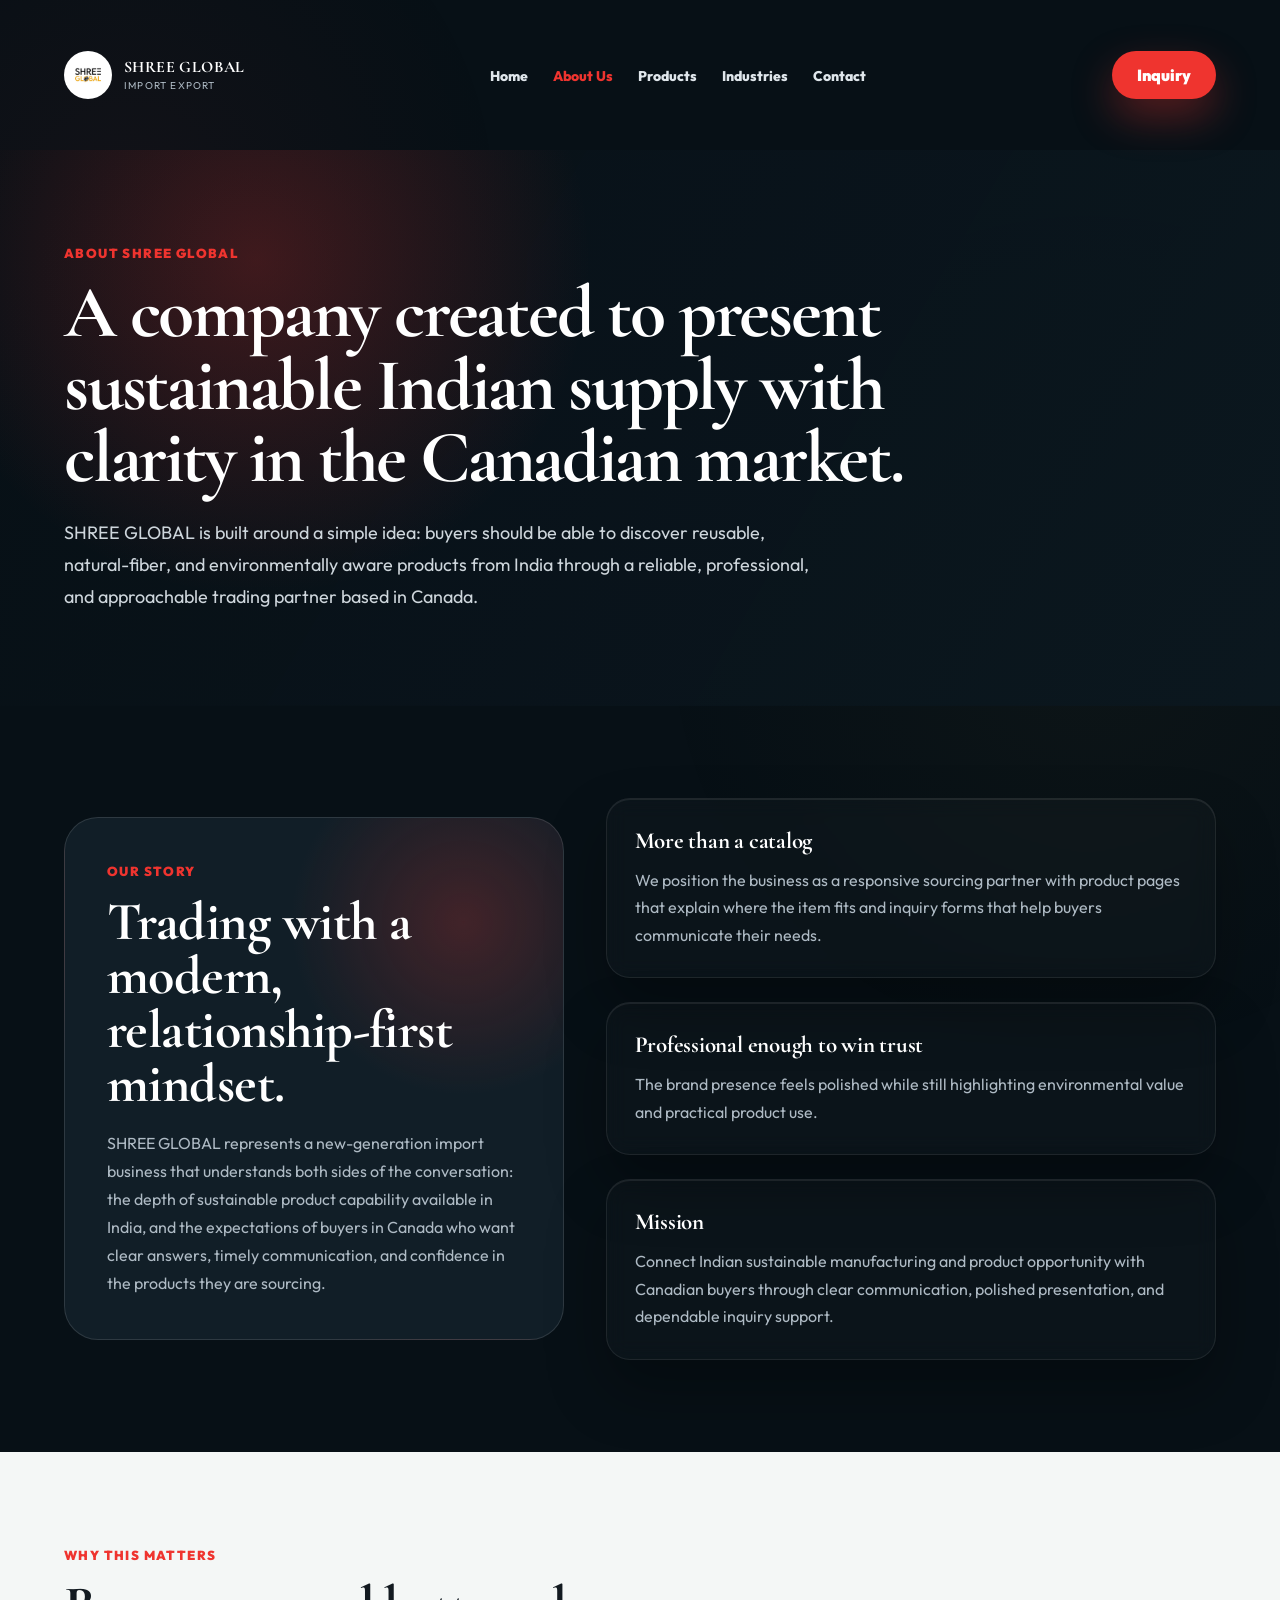
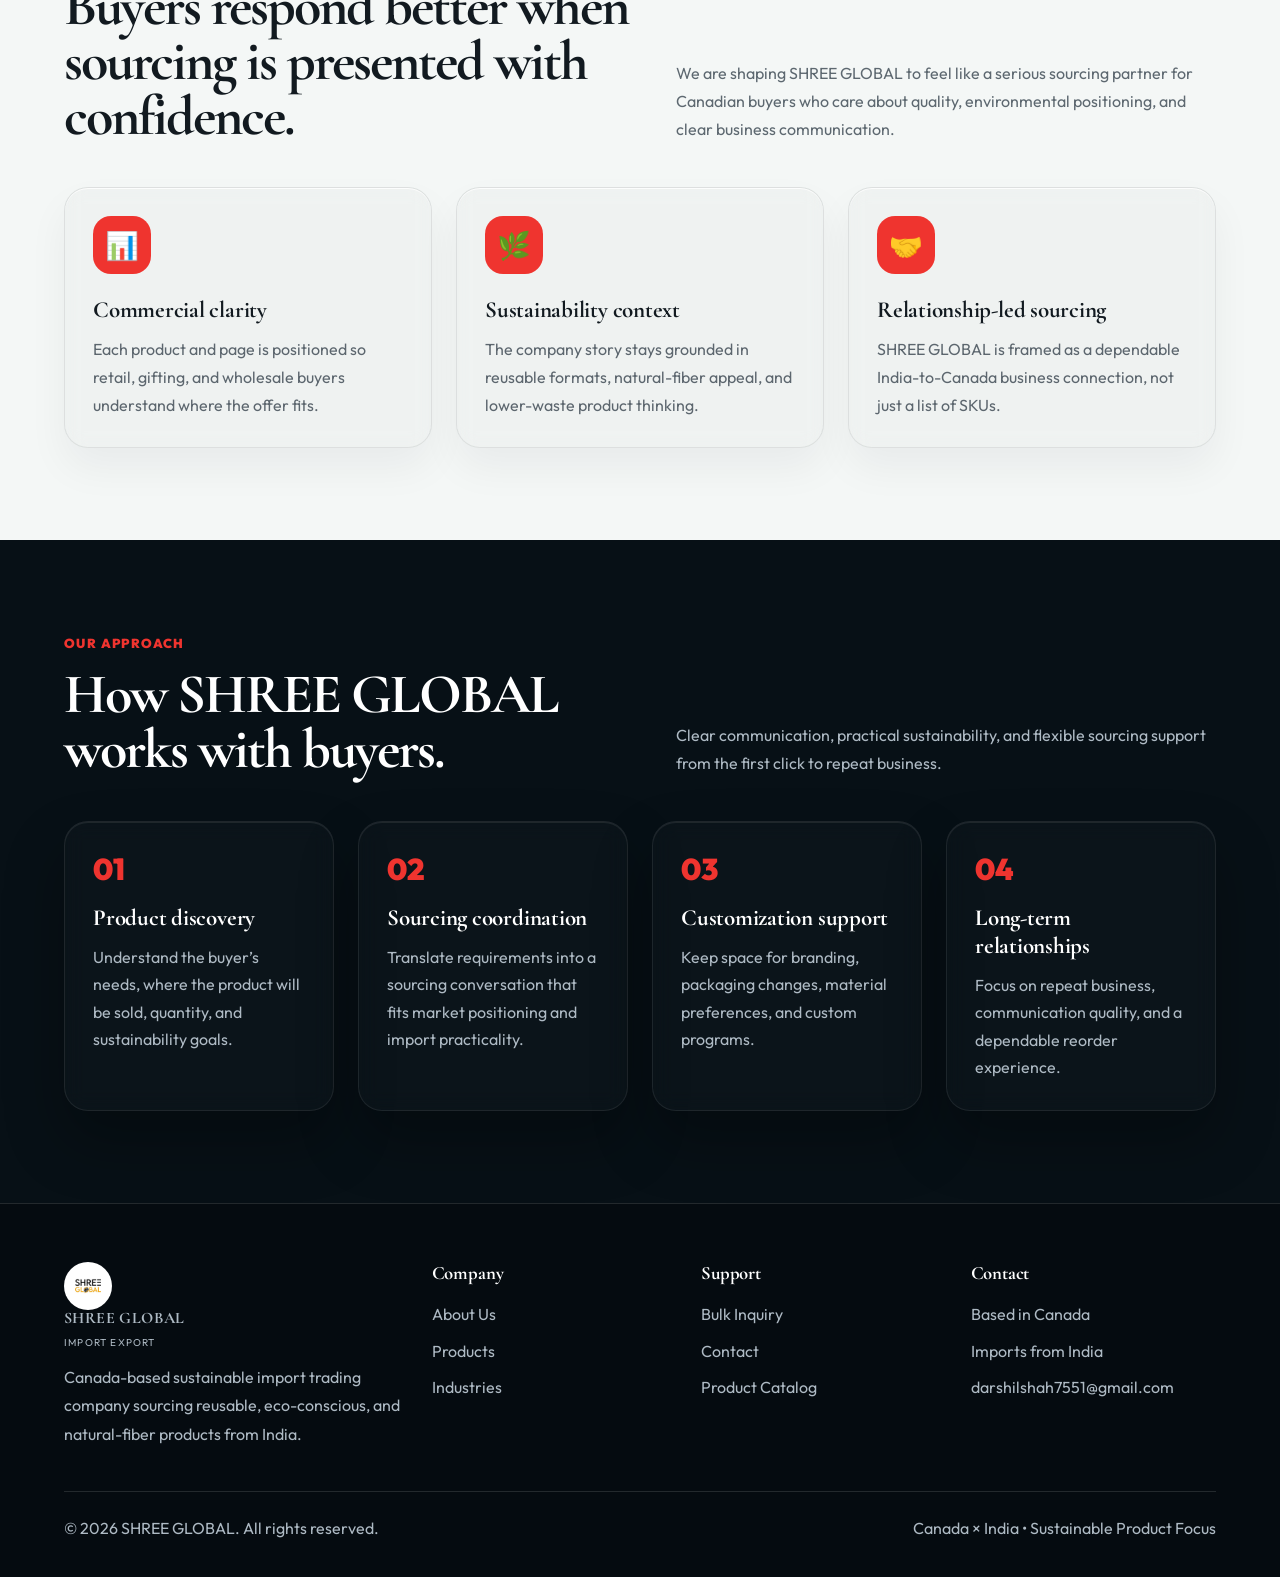
==== about.html @ 4a3110c1 "Initial commit of Shree Global B2B custom trading site" ====
<!DOCTYPE html>
<html lang="en">
<head>
  <meta charset="UTF-8">
  <meta name="viewport" content="width=device-width, initial-scale=1.0">
  <title>About Us | SHREE GLOBAL</title>
  <meta name="description" content="SHREE GLOBAL imports sustainable products from India to Canada for retailers, distributors, and bulk buyers.">
  <link rel="stylesheet" href="assets/css/style.css">
</head>
<body>
<header class="navbar">
  <div class="container nav-inner">
    <a href="index.html" class="brand">
      <img class="brand-logo" src="assets/images/logo.png" alt="SHREE GLOBAL logo">
      <span class="brand-text">
        <strong>SHREE GLOBAL</strong>
        <span>Import Export</span>
      </span>
    </a>

    <button class="menu-toggle" aria-label="Toggle navigation">☰</button>

    <ul class="nav-menu">
      <li><a href="index.html">Home</a></li>
      <li><a href="about.html">About Us</a></li>
      <li><a href="products.html">Products</a></li>
      <li><a href="collections.html">Industries</a></li>
      <li><a href="contact.html">Contact</a></li>
    </ul>

    <a href="inquiry.html" class="btn btn-primary nav-cta magnetic">Inquiry</a>
  </div>
</header>


<main>
  <section class="page-hero">
    <div class="container reveal">
      <div class="eyebrow">About SHREE GLOBAL</div>
      <h1>A company created to present sustainable Indian supply with clarity in the Canadian market.</h1>
      <p>SHREE GLOBAL is built around a simple idea: buyers should be able to discover reusable, natural-fiber, and environmentally aware products from India through a reliable, professional, and approachable trading partner based in Canada.</p>
    </div>
  </section>

  <section class="section">
    <div class="container split">
      <div class="dark-box reveal">
        <div class="eyebrow">Our Story</div>
        <h2>Trading with a modern, relationship-first mindset.</h2>
        <p>SHREE GLOBAL represents a new-generation import business that understands both sides of the conversation: the depth of sustainable product capability available in India, and the expectations of buyers in Canada who want clear answers, timely communication, and confidence in the products they are sourcing.</p>
      </div>

      <div class="grid-3" style="grid-template-columns:1fr;">
        <article class="card reveal"><h3>More than a catalog</h3><p>We position the business as a responsive sourcing partner with product pages that explain where the item fits and inquiry forms that help buyers communicate their needs.</p></article>
        <article class="card reveal"><h3>Professional enough to win trust</h3><p>The brand presence feels polished while still highlighting environmental value and practical product use.</p></article>
        <article class="card reveal"><h3>Mission</h3><p>Connect Indian sustainable manufacturing and product opportunity with Canadian buyers through clear communication, polished presentation, and dependable inquiry support.</p></article>
      </div>
    </div>
  </section>

  <section class="section section-light">
    <div class="container">
      <div class="section-title reveal">
        <div><div class="eyebrow">Why this matters</div><h2>Buyers respond better when sourcing is presented with confidence.</h2></div>
        <p>We are shaping SHREE GLOBAL to feel like a serious sourcing partner for Canadian buyers who care about quality, environmental positioning, and clear business communication.</p>
      </div>

      <div class="grid-3">
        <article class="card card-light reveal"><div class="icon">📊</div><h3>Commercial clarity</h3><p>Each product and page is positioned so retail, gifting, and wholesale buyers understand where the offer fits.</p></article>
        <article class="card card-light reveal"><div class="icon">🌿</div><h3>Sustainability context</h3><p>The company story stays grounded in reusable formats, natural-fiber appeal, and lower-waste product thinking.</p></article>
        <article class="card card-light reveal"><div class="icon">🤝</div><h3>Relationship-led sourcing</h3><p>SHREE GLOBAL is framed as a dependable India-to-Canada business connection, not just a list of SKUs.</p></article>
      </div>
    </div>
  </section>

  <section class="section">
    <div class="container">
      <div class="section-title reveal">
        <div><div class="eyebrow">Our approach</div><h2>How SHREE GLOBAL works with buyers.</h2></div>
        <p>Clear communication, practical sustainability, and flexible sourcing support from the first click to repeat business.</p>
      </div>

      <div class="process-grid">
        <article class="card step reveal"><span>01</span><h3>Product discovery</h3><p>Understand the buyer’s needs, where the product will be sold, quantity, and sustainability goals.</p></article>
        <article class="card step reveal"><span>02</span><h3>Sourcing coordination</h3><p>Translate requirements into a sourcing conversation that fits market positioning and import practicality.</p></article>
        <article class="card step reveal"><span>03</span><h3>Customization support</h3><p>Keep space for branding, packaging changes, material preferences, and custom programs.</p></article>
        <article class="card step reveal"><span>04</span><h3>Long-term relationships</h3><p>Focus on repeat business, communication quality, and a dependable reorder experience.</p></article>
      </div>
    </div>
  </section>
</main>


<footer class="footer">
  <div class="container">
    <div class="footer-grid">
      <div>
        <a href="index.html" class="brand">
          <img class="brand-logo" src="assets/images/logo.png" alt="SHREE GLOBAL logo">
          <span class="brand-text">
            <strong>SHREE GLOBAL</strong>
            <span>Import Export</span>
          </span>
        </a>
        <p>Canada-based sustainable import trading company sourcing reusable, eco-conscious, and natural-fiber products from India.</p>
      </div>

      <div>
        <h3>Company</h3>
        <a href="about.html">About Us</a>
        <a href="products.html">Products</a>
        <a href="collections.html">Industries</a>
      </div>

      <div>
        <h3>Support</h3>
        <a href="inquiry.html">Bulk Inquiry</a>
        <a href="contact.html">Contact</a>
        <a href="products.html">Product Catalog</a>
      </div>

      <div>
        <h3>Contact</h3>
        <p>Based in Canada</p>
        <p>Imports from India</p>
        <p>darshilshah7551@gmail.com</p>
      </div>
    </div>

    <div class="footer-bottom">
      <p>© 2026 SHREE GLOBAL. All rights reserved.</p>
      <p>Canada × India • Sustainable Product Focus</p>
    </div>
  </div>
</footer>

<div class="modal-overlay" id="productModal" aria-hidden="true">
  <div class="product-modal" role="dialog" aria-modal="true" aria-labelledby="modalTitle">
    <button class="modal-close" type="button" data-close-modal aria-label="Close product dialog">×</button>

    <div class="modal-layout">
      <div class="modal-gallery">
        <div class="thumb-list" id="modalThumbs"></div>
        <div class="main-product-image">
          <img id="modalMainImage" src="" alt="">
        </div>
      </div>

      <div class="modal-content">
        <div class="eyebrow" id="modalCategory">Product category</div>
        <h2 id="modalTitle">Product Name</h2>
        <div class="rating">★★★★★ <span style="color:#5c666e;">Bulk buyer ready</span></div>
        <p class="modal-description" id="modalDescription"></p>

        <div class="modal-info-grid">
          <div class="info-block">
            <h3>Specifications</h3>
            <ul class="spec-list" id="modalSpecs"></ul>
          </div>

          <div class="info-block">
            <h3>Sizes Available</h3>
            <ul class="size-list" id="modalSizes"></ul>
          </div>
        </div>

        <div class="moq-box">
          <div class="moq-icon">📦</div>
          <div>
            <span>Minimum Order Quantity</span>
            <strong id="modalMoq">1000 Pcs</strong>
          </div>
        </div>

        <div class="modal-actions">
          <a href="inquiry.html" class="btn btn-primary" id="modalInquiry">Inquire Now</a>
          <a href="products.html" class="btn btn-dark">Download Catalog</a>
        </div>
      </div>
    </div>
  </div>
</div>

<script src="assets/js/main.js"></script>
</body>
</html>
---- assets/css/style.css ----
@import url('https://fonts.googleapis.com/css2?family=Cormorant+Garamond:ital,wght@0,300;0,400;0,600;0,700;1,400&family=Outfit:wght@300;400;500;700;800&display=swap');

/* =====================================================
   SHREE GLOBAL - PREVIEW 1 MODERN PREMIUM
   Well structured static HTML/CSS/JS project
   Pages remain in root to avoid /pages route issues
===================================================== */

:root {
  --bg: #071016;
  --bg-2: #0c1820;
  --panel: #111e27;
  --panel-soft: rgba(255, 255, 255, 0.075);
  --white: #ffffff;
  --muted: #aebac4;
  --muted-2: #74818d;
  --red: #ef342f;
  --red-dark: #b91f1b;
  --gold: #d6a850;
  --cream: #f8f4ec;
  --line: rgba(255,255,255,.12);
  --shadow: 0 28px 80px rgba(0,0,0,.42);
  --radius-xl: 34px;
  --radius-lg: 24px;
  --radius-md: 16px;
  --container: 1180px;
}

* {
  margin: 0;
  padding: 0;
  box-sizing: border-box;
  font-family: 'Outfit', sans-serif;
}

h1, h2, h3, h4, h5, h6, .brand-text strong {
  font-family: 'Cormorant Garamond', serif;
  letter-spacing: -0.01em;
}

html {
  scroll-behavior: smooth;
}

body {
  background: var(--bg);
  color: var(--white);
  overflow-x: hidden;
}

main {
  padding-top: 150px;
}

body.modal-open {
  overflow: hidden;
}

a {
  color: inherit;
  text-decoration: none;
}

button,
input,
select,
textarea {
  font: inherit;
}

img {
  display: block;
  max-width: 100%;
}

.container {
  width: min(var(--container), 90%);
  margin: auto;
}

.section {
  padding: 92px 0;
}

.section-light {
  background: #f4f7f6;
  color: #121a20;
}

.eyebrow {
  display: inline-flex;
  align-items: center;
  gap: 10px;
  color: var(--red);
  font-size: 13px;
  font-weight: 900;
  text-transform: uppercase;
  letter-spacing: 1.4px;
  margin-bottom: 16px;
}

.section-title {
  display: flex;
  justify-content: space-between;
  align-items: flex-end;
  gap: 35px;
  margin-bottom: 44px;
}

.section-title h2 {
  max-width: 650px;
  font-size: clamp(34px, 5vw, 56px);
  line-height: .98;
  letter-spacing: -2px;
}

.section-title p {
  max-width: 540px;
  color: var(--muted);
  line-height: 1.75;
}

.section-light .section-title p {
  color: #5d6870;
}

.btn {
  min-height: 48px;
  border-radius: 999px;
  padding: 13px 24px;
  border: 1px solid transparent;
  display: inline-flex;
  align-items: center;
  justify-content: center;
  gap: 10px;
  font-weight: 900;
  cursor: pointer;
  transition: .25s ease;
}

.btn-primary {
  background: var(--red);
  color: white;
  box-shadow: 0 18px 42px rgba(239,52,47,.34);
}

.btn-primary:hover {
  background: var(--red-dark);
  transform: translateY(-2px);
}

.btn-outline {
  border-color: rgba(255,255,255,.24);
  background: rgba(255,255,255,.06);
  color: white;
}

.btn-outline:hover {
  background: rgba(255,255,255,.12);
  transform: translateY(-2px);
}

.btn-dark {
  background: #121a20;
  color: white;
}

.navbar {
  position: fixed;
  top: 0;
  left: 50%;
  transform: translateX(-50%);
  width: 100%;
  z-index: 1000;
  background: transparent;
  border-bottom: 1px solid transparent;
  padding: 34px 0;
  border-radius: 0;
  transition: top 0.4s cubic-bezier(0.16, 1, 0.3, 1),
              width 0.4s cubic-bezier(0.16, 1, 0.3, 1),
              padding 0.4s cubic-bezier(0.16, 1, 0.3, 1),
              background-color 0.4s cubic-bezier(0.16, 1, 0.3, 1),
              border-radius 0.4s cubic-bezier(0.16, 1, 0.3, 1),
              box-shadow 0.4s cubic-bezier(0.16, 1, 0.3, 1),
              border-color 0.4s cubic-bezier(0.16, 1, 0.3, 1),
              backdrop-filter 0.4s cubic-bezier(0.16, 1, 0.3, 1);
}

.nav-inner {
  min-height: 82px;
  display: flex;
  justify-content: space-between;
  align-items: center;
  gap: 24px;
}

.brand {
  display: flex;
  align-items: center;
  gap: 12px;
}

.brand-logo {
  width: 48px;
  height: 48px;
  border-radius: 50%;
  object-fit: cover;
  background: white;
  border: 1px solid rgba(255,255,255,.2);
}

.brand-text {
  line-height: 1;
}

.brand-text strong {
  display: block;
  font-size: 16px;
  letter-spacing: .4px;
}

.brand-text span {
  color: var(--muted);
  font-size: 10px;
  text-transform: uppercase;
  letter-spacing: 1.2px;
}

.nav-menu {
  list-style: none;
  display: flex;
  align-items: center;
  gap: 25px;
}

.nav-menu a {
  color: #dfe6eb;
  font-size: 14px;
  font-weight: 800;
  transition: .2s ease;
}

.nav-menu a.active,
.nav-menu a:hover {
  color: var(--red);
}

.menu-toggle {
  display: none;
  width: 44px;
  height: 44px;
  border: 0;
  border-radius: 50%;
  color: white;
  background: var(--red);
  font-size: 22px;
}

.hero {
  min-height: calc(100vh - 82px);
  background: #071016;
  position: relative;
  overflow: hidden;
}

.hero::after {
  content: "";
  position: absolute;
  inset: 0;
  background: linear-gradient(120deg, transparent 55%, rgba(239,52,47,.05) 55%, rgba(239,52,47,.02) 68%, transparent 68%);
  pointer-events: none;
}

.hero-grid {
  min-height: calc(100vh - 82px);
  display: grid;
  grid-template-columns: 1.05fr .95fr;
  align-items: center;
  gap: 55px;
  position: relative;
  z-index: 1;
  padding: 58px 0;
}

.hero-content h1 {
  font-size: clamp(46px, 7vw, 88px);
  line-height: .94;
  letter-spacing: -3px;
  margin-bottom: 24px;
}

.hero-content h1 span {
  color: var(--red);
}

.hero-content p {
  max-width: 630px;
  color: #d0d7dd;
  font-size: 18px;
  line-height: 1.8;
  margin-bottom: 30px;
}

.hero-actions {
  display: flex;
  flex-wrap: wrap;
  gap: 14px;
}

.hero-panel {
  align-self: end;
  background: rgba(255,255,255,.08);
  border: 1px solid var(--line);
  border-radius: var(--radius-xl);
  padding: 24px;
  backdrop-filter: blur(22px);
  box-shadow: var(--shadow);
}

.snapshot-grid {
  display: grid;
  grid-template-columns: repeat(3, 1fr);
  gap: 14px;
}

.snapshot {
  background: rgba(255,255,255,.08);
  border: 1px solid var(--line);
  border-radius: 18px;
  padding: 18px;
}

.snapshot strong {
  display: block;
  font-size: 24px;
  margin-bottom: 6px;
}

.snapshot span {
  color: var(--muted);
  font-size: 13px;
}

.trust-strip {
  margin-top: -42px;
  position: relative;
  z-index: 3;
}

.trust-card {
  background: rgba(255,255,255,.94);
  color: #121a20;
  border-radius: 24px;
  box-shadow: var(--shadow);
  display: grid;
  grid-template-columns: repeat(4, 1fr);
  overflow: hidden;
}

.trust-item {
  padding: 28px 22px;
  border-right: 1px solid rgba(18,26,32,.12);
  text-align: center;
}

.trust-item:last-child {
  border-right: 0;
}

.trust-icon {
  width: 52px;
  height: 52px;
  margin: 0 auto 14px;
  border-radius: 50%;
  display: grid;
  place-items: center;
  color: var(--red);
  background: rgba(239,52,47,.08);
  font-size: 24px;
}

.trust-item h3 {
  margin-bottom: 6px;
}

.trust-item p {
  color: #5c666e;
  font-size: 14px;
  line-height: 1.55;
}

.grid-3,
.grid-4,
.product-grid,
.partner-grid,
.footer-grid,
.contact-grid,
.process-grid {
  display: grid;
  gap: 24px;
}

.grid-3,
.product-grid {
  grid-template-columns: repeat(3, 1fr);
}

.grid-4,
.process-grid {
  grid-template-columns: repeat(4, 1fr);
}

.card {
  background: var(--panel-soft);
  border: 1px solid var(--line);
  border-radius: var(--radius-lg);
  padding: 28px;
  transition: .25s ease;
}

.card:hover {
  transform: translateY(-7px);
  border-color: rgba(239,52,47,.5);
}

.card-light {
  background: #fff;
  border: 1px solid rgba(18,26,32,.1);
  box-shadow: 0 18px 44px rgba(18,26,32,.08);
}

.card h3 {
  font-size: 23px;
  margin-bottom: 12px;
}

.card p,
.card li {
  color: var(--muted);
  line-height: 1.72;
}

.card-light p,
.card-light li {
  color: #5c666e;
}

.icon {
  width: 58px;
  height: 58px;
  border-radius: 18px;
  display: grid;
  place-items: center;
  color: white;
  background: var(--red);
  font-size: 27px;
  margin-bottom: 22px;
}

.product-card {
  background: #fff;
  color: #121a20;
  border-radius: var(--radius-lg);
  overflow: hidden;
  box-shadow: 0 18px 44px rgba(18,26,32,.08);
  border: 1px solid rgba(18,26,32,.1);
  transition: .25s ease;
}

.product-card:hover {
  transform: translateY(-8px);
  box-shadow: 0 28px 70px rgba(18,26,32,.16);
}

.product-image {
  height: 255px;
  position: relative;
  overflow: hidden;
  background: #e9ecef;
}

.product-image img {
  width: 100%;
  height: 100%;
  object-fit: cover;
  transition: .35s ease;
}

.product-card:hover .product-image img {
  transform: scale(1.06);
}

.product-badge {
  position: absolute;
  left: 16px;
  top: 16px;
  background: var(--red);
  color: white;
  border-radius: 999px;
  font-size: 12px;
  font-weight: 900;
  padding: 8px 12px;
}

.product-body {
  padding: 24px;
}

.product-body h3 {
  font-size: 23px;
  margin-bottom: 10px;
}

.product-body p {
  color: #5c666e;
  line-height: 1.7;
  margin-bottom: 18px;
}

.product-actions {
  display: flex;
  flex-wrap: wrap;
  gap: 10px;
}

.link-btn {
  color: var(--red);
  background: none;
  border: 0;
  font-weight: 900;
  cursor: pointer;
}

.page-hero {
  padding: 92px 0;
  background:
    radial-gradient(circle at 20% 20%, rgba(239,52,47,.24), transparent 30%),
    linear-gradient(120deg, rgba(7,16,22,.98), rgba(12,24,32,.92)),
    url("https://images.unsplash.com/photo-1500530855697-b586d89ba3ee?auto=format&fit=crop&w=1600&q=80");
  background-size: cover;
  background-position: center;
}

.page-hero h1 {
  max-width: 960px;
  font-size: clamp(42px, 6vw, 74px);
  line-height: .98;
  letter-spacing: -2.2px;
  margin-bottom: 22px;
}

.page-hero p {
  max-width: 760px;
  color: #ced6dc;
  font-size: 18px;
  line-height: 1.8;
}

.split {
  display: grid;
  grid-template-columns: .9fr 1.1fr;
  gap: 42px;
  align-items: center;
}

.dark-box {
  background:
    radial-gradient(circle at 80% 20%, rgba(239,52,47,.22), transparent 30%),
    var(--panel);
  border: 1px solid var(--line);
  border-radius: var(--radius-xl);
  padding: 42px;
}

.dark-box h2 {
  font-size: clamp(34px, 4.5vw, 54px);
  line-height: 1;
  margin-bottom: 18px;
}

.dark-box p {
  color: var(--muted);
  line-height: 1.75;
}

.step span {
  color: var(--red);
  font-size: 30px;
  font-weight: 950;
  display: inline-flex;
  margin-bottom: 16px;
}

.partner-grid {
  grid-template-columns: repeat(6, 1fr);
}

.partner-card {
  min-height: 118px;
  display: grid;
  place-items: center;
  background: #fff;
  border-radius: 20px;
  padding: 18px;
  border: 1px solid rgba(18,26,32,.1);
}

.partner-card img {
  max-height: 72px;
  object-fit: contain;
}

.contact-grid {
  grid-template-columns: .85fr 1.15fr;
}

.contact-info {
  background:
    radial-gradient(circle at 90% 10%, rgba(239,52,47,.25), transparent 35%),
    var(--panel);
  border: 1px solid var(--line);
  border-radius: var(--radius-xl);
  padding: 38px;
}

.contact-info h2 {
  font-size: clamp(32px, 4vw, 48px);
  line-height: 1.05;
  margin-bottom: 18px;
}

.contact-info p {
  color: var(--muted);
  line-height: 1.75;
}

.form {
  background: #fff;
  color: #121a20;
  border-radius: var(--radius-xl);
  padding: 38px;
  display: grid;
  gap: 18px;
  box-shadow: 0 18px 44px rgba(18,26,32,.08);
}

.form-grid {
  display: grid;
  grid-template-columns: repeat(2, 1fr);
  gap: 18px;
}

.field {
  display: grid;
  gap: 8px;
}

.field.full {
  grid-column: 1/-1;
}

.field label {
  font-size: 13px;
  text-transform: uppercase;
  letter-spacing: .8px;
  color: #303941;
  font-weight: 900;
}

.field input,
.field select,
.field textarea {
  width: 100%;
  border: 1px solid rgba(18,26,32,.16);
  border-radius: 14px;
  padding: 14px 15px;
  outline: 0;
  color: #121a20;
  background: #f7f8f9;
}

.field textarea {
  min-height: 130px;
  resize: vertical;
}

.footer {
  background: #050b10;
  border-top: 1px solid var(--line);
  padding: 58px 0 26px;
}

.footer-grid {
  grid-template-columns: 1.4fr repeat(3,1fr);
  margin-bottom: 34px;
}

.footer h3 {
  margin-bottom: 16px;
}

.footer p,
.footer a {
  color: var(--muted);
  display: block;
  line-height: 1.8;
  margin-bottom: 8px;
}

.footer-bottom {
  border-top: 1px solid var(--line);
  padding-top: 22px;
  display: flex;
  justify-content: space-between;
  gap: 20px;
  color: var(--muted-2);
}

/* Product Modal */
.modal-overlay {
  position: fixed;
  inset: 0;
  z-index: 1200;
  display: none;
  align-items: center;
  justify-content: center;
  padding: 28px;
  background: rgba(2,7,11,.78);
  backdrop-filter: blur(12px);
}

.modal-overlay.show {
  display: flex;
}

.product-modal {
  width: min(1600px, 95vw);
  max-height: 95vh;
  overflow: hidden;
  border-radius: 30px;
  background: #fff;
  color: #121a20;
  box-shadow: 0 34px 100px rgba(0,0,0,.55);
  position: relative;
}

.modal-close {
  position: absolute;
  top: 18px;
  right: 18px;
  z-index: 4;
  width: 44px;
  height: 44px;
  border: 0;
  border-radius: 50%;
  background: #eef1f3;
  color: #121a20;
  font-size: 24px;
  cursor: pointer;
}

.modal-layout {
  display: grid;
  grid-template-columns: 1.25fr 0.75fr;
  gap: 0;
  max-height: 95vh;
  overflow-y: auto;
}

.modal-gallery {
  display: grid;
  grid-template-columns: 92px 1fr;
  gap: 20px;
  padding: 28px;
  background: #f6f7f8;
}

.thumb-list {
  display: grid;
  gap: 12px;
  align-content: start;
  max-height: 620px;
  overflow-y: auto;
  padding-right: 4px;
}

.thumb {
  width: 78px;
  height: 78px;
  border: 2px solid transparent;
  border-radius: 14px;
  overflow: hidden;
  background: white;
  cursor: pointer;
  padding: 0;
}

.thumb.active {
  border-color: var(--red);
}

.thumb img {
  width: 100%;
  height: 100%;
  object-fit: cover;
}

.main-product-image {
  background: #e9ecef;
  border-radius: 20px;
  overflow: hidden;
  min-height: 760px;
}

.main-product-image img {
  width: 100%;
  height: 100%;
  object-fit: cover;
}

.modal-content {
  padding: 46px 42px 34px;
}

.rating {
  color: #f5a623;
  font-size: 15px;
  margin-bottom: 14px;
}

.modal-content h2 {
  font-size: clamp(30px, 4vw, 46px);
  line-height: 1.05;
  margin-bottom: 10px;
}

.modal-description {
  color: #5c666e;
  line-height: 1.72;
  margin-bottom: 24px;
  padding-bottom: 22px;
  border-bottom: 1px solid rgba(18,26,32,.12);
}

.modal-info-grid {
  display: grid;
  grid-template-columns: 1fr 1fr;
  gap: 26px;
  margin-bottom: 22px;
}

.info-block h3 {
  font-size: 14px;
  text-transform: uppercase;
  letter-spacing: .8px;
  margin-bottom: 14px;
}

.spec-list,
.size-list {
  list-style: none;
  display: grid;
  gap: 9px;
}

.spec-list li,
.size-list li {
  display: grid;
  grid-template-columns: 86px 1fr;
  gap: 8px;
  color: #4e5962;
  font-size: 14px;
}

.spec-list strong,
.size-list strong {
  color: #121a20;
}

.moq-box {
  display: flex;
  align-items: center;
  gap: 16px;
  background: #fff6e8;
  border: 1px solid #ead7b8;
  border-radius: 16px;
  padding: 18px;
  margin-bottom: 22px;
}

.moq-icon {
  width: 48px;
  height: 48px;
  border-radius: 14px;
  display: grid;
  place-items: center;
  background: #fff;
  font-size: 24px;
}

.moq-box span {
  display: block;
  font-size: 12px;
  font-weight: 900;
  text-transform: uppercase;
  letter-spacing: .8px;
  margin-bottom: 4px;
}

.moq-box strong {
  font-size: 20px;
}

.modal-actions {
  display: grid;
  grid-template-columns: 1fr 1fr;
  gap: 14px;
}

.reveal {
  opacity: 0;
  transform: translateY(26px);
  transition: .65s ease;
}

.reveal.active {
  opacity: 1;
  transform: translateY(0);
}

@media (max-width: 980px) {
  .menu-toggle {
    display: grid;
    place-items: center;
  }

  .nav-menu {
    display: none;
    position: absolute;
    top: 82px;
    left: 0;
    right: 0;
    padding: 24px 5%;
    background: rgba(7,16,22,.98);
    border-bottom: 1px solid var(--line);
    flex-direction: column;
    align-items: flex-start;
  }

  .nav-menu.show {
    display: flex;
  }

  .nav-cta {
    display: none;
  }

  .hero-grid,
  .grid-3,
  .grid-4,
  .process-grid,
  .product-grid,
  .split,
  .contact-grid,
  .footer-grid,
  .modal-layout {
    grid-template-columns: 1fr;
  }

  .section-title {
    flex-direction: column;
    align-items: flex-start;
  }

  .trust-card,
  .partner-grid {
    grid-template-columns: repeat(2,1fr);
  }

  .modal-gallery {
    grid-template-columns: 1fr;
  }

  .thumb-list {
    grid-template-columns: repeat(4, 78px);
    grid-auto-flow: column;
    overflow-x: auto;
  }

  .main-product-image {
    min-height: 420px;
  }
}

@media (max-width: 560px) {
  .container {
    width: min(92%, var(--container));
  }

  .hero-content h1,
  .page-hero h1 {
    font-size: 42px;
    letter-spacing: -1.5px;
  }

  .snapshot-grid,
  .trust-card,
  .partner-grid,
  .modal-info-grid,
  .modal-actions,
  .form-grid {
    grid-template-columns: 1fr;
  }

  .modal-overlay {
    padding: 12px;
  }

  .product-modal {
    border-radius: 20px;
  }

  .modal-content,
  .modal-gallery {
    padding: 22px;
  }

  .main-product-image {
    min-height: 320px;
  }

  .footer-bottom {
    flex-direction: column;
  }
}



/* Google Sheets form feedback */
.form-message {
  border-radius: 14px;
  padding: 14px 16px;
  line-height: 1.5;
  font-weight: 800;
}

.form-message.loading {
  background: #eef4ff;
  color: #244a8f;
  border: 1px solid #c9dcff;
}

.form-message.success {
  background: #eaf8ef;
  color: #1d6b38;
  border: 1px solid #bfe8cd;
}

.form-message.error {
  background: #fff0f0;
  color: #a32121;
  border: 1px solid #ffc7c7;
}

button:disabled {
  opacity: 0.7;
  cursor: not-allowed;
}

/* =====================================================
   SHREE GLOBAL - PREMIUM GLASSMORPHISM & UI UPGRADES
   ===================================================== */

/* Floating animation details */
@keyframes floatAnimation {
  0%, 100% { transform: translateY(0) rotate(0deg); }
  50% { transform: translateY(-12px) rotate(2deg); }
}

@keyframes spinSlow {
  from { transform: rotate(0deg); }
  to { transform: rotate(360deg); }
}

@keyframes pulseGlow {
  0%, 100% { opacity: 0.2; transform: scale(1); }
  50% { opacity: 0.35; transform: scale(1.15); }
}

@keyframes modalFadeIn {
  from { opacity: 0; backdrop-filter: blur(0px); }
  to { opacity: 1; backdrop-filter: blur(25px); }
}

@keyframes modalScaleIn {
  from { opacity: 0; transform: scale(0.92); }
  to { opacity: 1; transform: scale(1); }
}

/* Upgraded Hero with glowing spots */
.hero {
  position: relative;
  overflow: hidden;
}

.hero-glow-1, .hero-glow-2 {
  position: absolute;
  width: 500px;
  height: 500px;
  border-radius: 50%;
  filter: blur(120px);
  pointer-events: none;
  z-index: 0;
  animation: pulseGlow 8s infinite ease-in-out;
}

.hero-glow-1 {
  background: var(--red);
  top: -10%;
  left: 10%;
  animation-delay: 0s;
}

.hero-glow-2 {
  background: var(--gold);
  bottom: -10%;
  right: 10%;
  animation-delay: 4s;
}

.hero-grid {
  position: relative;
  z-index: 2;
}

/* Glassmorphic Cards & Panels */
.hero-panel {
  background: rgba(255, 255, 255, 0.05) !important;
  border: 1px solid rgba(255, 255, 255, 0.1) !important;
  backdrop-filter: blur(24px) !important;
  box-shadow: 0 40px 100px rgba(0, 0, 0, 0.5) !important;
  animation: floatAnimation 6s infinite ease-in-out;
}

.snapshot {
  background: rgba(255, 255, 255, 0.04) !important;
  border: 1px solid rgba(255, 255, 255, 0.06) !important;
  transition: all 0.3s ease;
}

.snapshot:hover {
  background: rgba(255, 255, 255, 0.08) !important;
  border-color: rgba(239, 52, 47, 0.3) !important;
  transform: translateY(-2px);
}

/* Search and Filter Container */
.search-filter-container {
  background: rgba(255, 255, 255, 0.03);
  border: 1px solid rgba(255, 255, 255, 0.08);
  border-radius: var(--radius-xl);
  padding: 30px;
  margin-bottom: 48px;
  display: flex;
  flex-direction: column;
  gap: 20px;
  backdrop-filter: blur(10px);
}

.search-box-wrapper {
  position: relative;
  width: 100%;
}

.search-input {
  width: 100%;
  min-height: 52px;
  background: rgba(255, 255, 255, 0.05);
  border: 1px solid rgba(255, 255, 255, 0.12);
  border-radius: 999px;
  padding: 12px 28px 12px 54px;
  color: var(--white);
  transition: all 0.3s ease;
}

.search-input:focus {
  outline: none;
  background: rgba(255, 255, 255, 0.08);
  border-color: var(--red);
  box-shadow: 0 0 20px rgba(239, 52, 47, 0.2);
}

.search-icon {
  position: absolute;
  left: 22px;
  top: 50%;
  transform: translateY(-50%);
  font-size: 18px;
  color: var(--muted);
  pointer-events: none;
}

/* Category Filter Pills */
.filter-pills {
  display: flex;
  flex-wrap: wrap;
  gap: 10px;
  align-items: center;
}

.filter-pills span {
  font-size: 13px;
  font-weight: 800;
  color: var(--muted);
  margin-right: 8px;
  text-transform: uppercase;
  letter-spacing: 0.8px;
}

.pill {
  background: rgba(255, 255, 255, 0.06);
  border: 1px solid rgba(255, 255, 255, 0.08);
  border-radius: 999px;
  padding: 8px 20px;
  color: var(--white);
  font-size: 13px;
  font-weight: 850;
  cursor: pointer;
  transition: all 0.25s ease;
  border-style: solid;
}

.pill:hover {
  background: rgba(255, 255, 255, 0.12);
  border-color: rgba(255, 255, 255, 0.2);
  transform: translateY(-1px);
}

.pill.active {
  background: var(--red);
  border-color: var(--red);
  color: white;
  box-shadow: 0 10px 24px rgba(239, 52, 47, 0.3);
}

/* Dynamic Filter Animations */
.product-card {
  transition: opacity 0.4s ease, transform 0.4s ease, box-shadow 0.3s ease;
  transform-origin: center;
}

.product-card.filtered-out {
  display: none !important;
}

/* Frosted Modal Overlay */
.modal-overlay {
  background: rgba(7, 16, 22, 0.6) !important;
  backdrop-filter: blur(25px);
  animation: modalFadeIn 0.35s forwards;
  transition: backdrop-filter 0.35s ease;
}

/* Custom modal entry */
.product-modal {
  animation: modalScaleIn 0.4s cubic-bezier(0.16, 1, 0.3, 1) forwards;
  border: 1px solid rgba(255, 255, 255, 0.1);
  box-shadow: 0 35px 120px rgba(0, 0, 0, 0.6);
}

/* Micro-badge list inside modal */
.spec-list li, .size-list li {
  display: flex;
  justify-content: space-between;
  align-items: center;
  background: rgba(0, 0, 0, 0.03);
  padding: 8px 14px;
  border-radius: 10px;
  border: 1px solid rgba(0, 0, 0, 0.05);
  font-size: 13px;
}

.spec-list strong, .size-list strong {
  font-weight: 800;
}

.spec-list span, .size-list span {
  background: rgba(18, 26, 32, 0.08);
  padding: 2px 10px;
  border-radius: 6px;
  font-size: 12px;
  color: #121a20;
  font-weight: 700;
}

/* Main Image Transition Effect */
#modalMainImage {
  transition: opacity 0.25s ease, transform 0.25s ease;
}

#modalMainImage.image-transition {
  opacity: 0;
  transform: scale(0.97);
}

/* Responsive adjustments */
@media (max-width: 768px) {
  .search-filter-container {
    padding: 20px;
  }
}

/* Light Section Pill Visual Fixes */
.section-light .pill {
  background: rgba(18, 26, 32, 0.05);
  border-color: rgba(18, 26, 32, 0.12);
  color: #121a20;
}

.section-light .pill:hover {
  background: rgba(18, 26, 32, 0.1);
  border-color: rgba(18, 26, 32, 0.2);
}

.section-light .pill.active {
  background: var(--red);
  border-color: var(--red);
  color: white;
  box-shadow: 0 10px 24px rgba(239, 52, 47, 0.2);
}

.section-light .filter-pills span {
  color: #5c666e;
}

/* =====================================================
   SHREE GLOBAL - PREMIUM UI OPTIONS IMPLEMENTATION
   ===================================================== */

/* 1. Preloader Screen (Home Page index.html) */
.preloader {
  position: fixed;
  inset: 0;
  background: #071016;
  z-index: 9999;
  display: flex;
  flex-direction: column;
  align-items: center;
  justify-content: center;
  transition: opacity 0.6s cubic-bezier(0.16, 1, 0.3, 1), visibility 0.6s;
}

.preloader.fade-out {
  opacity: 0;
  visibility: hidden;
}

.preloader-logo {
  width: 90px;
  height: 90px;
  margin-bottom: 24px;
  animation: logoPulse 2s infinite ease-in-out;
  border-radius: 50%;
  background: #ffffff;
  padding: 10px;
}

.preloader-bar {
  width: 180px;
  height: 3px;
  background: rgba(255,255,255,0.1);
  border-radius: 999px;
  overflow: hidden;
  position: relative;
}

.preloader-progress {
  position: absolute;
  left: 0;
  top: 0;
  height: 100%;
  width: 0;
  background: var(--red);
  border-radius: 999px;
  animation: loadProgress 1.6s cubic-bezier(0.16, 1, 0.3, 1) forwards;
}

@keyframes logoPulse {
  0%, 100% { transform: scale(0.95); filter: drop-shadow(0 0 10px rgba(212, 175, 55, 0.2)); }
  50% { transform: scale(1.05); filter: drop-shadow(0 0 25px rgba(212, 175, 55, 0.6)); }
}

@keyframes loadProgress {
  0% { width: 0; }
  100% { width: 100%; }
}

/* 2. Floating Glass Navbar (Home Page index.html) */
.navbar.floating-active {
  top: 20px;
  width: min(1360px, 94%);
  background: rgba(7, 16, 22, 0.75);
  backdrop-filter: blur(20px) saturate(140%);
  border: 1px solid rgba(255, 255, 255, 0.08);
  border-radius: 999px;
  box-shadow: 0 30px 60px rgba(0,0,0,0.45);
  padding: 14px 30px;
}

.navbar.floating-active .brand-logo {
  height: 38px;
}

.navbar::after {
  content: "";
  position: absolute;
  bottom: 0;
  left: 30px;
  right: 30px;
  height: 2px;
  background: linear-gradient(90deg, var(--red) 0%, var(--gold) 100%);
  border-radius: 999px;
  opacity: 0;
  transition: opacity 0.4s ease;
}

.navbar.floating-active::after {
  opacity: 1;
}

/* 3. Cursor Glow Track Cards (Products Page products.html) */
.glow-card {
  position: relative;
  overflow: hidden;
}

.glow-overlay {
  position: absolute;
  inset: 0;
  pointer-events: none;
  background: radial-gradient(
    300px circle at var(--mouse-x, 0) var(--mouse-y, 0),
    rgba(239, 52, 47, 0.09),
    transparent 80%
  );
  z-index: 2;
  opacity: 0;
  transition: opacity 0.3s ease;
}

.glow-card:hover .glow-overlay {
  opacity: 1;
}

/* 4. Spring Reveal Scroll Easing (Products Page products.html) */
.reveal-spring {
  opacity: 0;
  transform: translateY(40px) scale(0.98);
  transition: opacity 1s cubic-bezier(0.16, 1, 0.3, 1), 
              transform 1s cubic-bezier(0.16, 1, 0.3, 1);
}

.reveal-spring.revealed {
  opacity: 1;
  transform: translateY(0) scale(1);
}

/* 5. Infinite Seamless Logo Marquee (Collections Page collections.html) */
.marquee-container {
  width: 100%;
  overflow: hidden;
  position: relative;
  padding: 20px 0;
}

.marquee-container::before,
.marquee-container::after {
  content: "";
  position: absolute;
  top: 0;
  bottom: 0;
  width: 120px;
  z-index: 2;
  pointer-events: none;
}

.marquee-container::before {
  left: 0;
  background: linear-gradient(to right, #071016, transparent);
}

.marquee-container::after {
  right: 0;
  background: linear-gradient(to left, #071016, transparent);
}

.marquee-track {
  display: flex;
  gap: 30px;
  width: max-content;
  animation: marqueeSlide 25s linear infinite;
}

.marquee-track:hover {
  animation-play-state: paused;
}

.marquee-item {
  width: 180px;
  height: 100px;
  display: flex;
  align-items: center;
  justify-content: center;
  background: #ffffff;
  border-radius: 16px;
  padding: 16px;
  border: 1px solid rgba(255, 255, 255, 0.06);
}

.marquee-item img {
  max-width: 100%;
  max-height: 100%;
  object-fit: contain;
  transition: transform 0.3s ease;
}

.marquee-item:hover img {
  transform: scale(1.05);
}

@keyframes marqueeSlide {
  0% { transform: translateX(0); }
  100% { transform: translateX(-50%); }
}

/* =====================================================
   SHREE GLOBAL - UNIVERSAL GLOWS & CUSTOM SCROLLBAR
   ===================================================== */

/* 1. Custom Webkit Scrollbar */
::-webkit-scrollbar {
  width: 10px;
}

::-webkit-scrollbar-track {
  background: #071016;
  border-left: 1px solid rgba(255, 255, 255, 0.04);
}

::-webkit-scrollbar-thumb {
  background: linear-gradient(180deg, var(--red) 0%, #d4af37 100%);
  border-radius: 99px;
  border: 2px solid #071016;
}

::-webkit-scrollbar-thumb:hover {
  background: linear-gradient(180deg, #ff5555 0%, #ffd700 100%);
}

/* 2. Universal Ambient Background Glows */
body {
  position: relative;
}

body::before {
  content: "";
  position: fixed;
  top: -20%;
  left: -20%;
  width: 60vw;
  height: 60vw;
  background: radial-gradient(circle, rgba(239, 52, 47, 0.05) 0%, rgba(239, 52, 47, 0) 70%);
  z-index: -2;
  pointer-events: none;
  animation: pulseGlow 15s infinite ease-in-out;
}

body::after {
  content: "";
  position: fixed;
  bottom: -20%;
  right: -20%;
  width: 70vw;
  height: 70vw;
  background: radial-gradient(circle, rgba(212, 175, 55, 0.03) 0%, rgba(212, 175, 55, 0) 70%);
  z-index: -2;
  pointer-events: none;
  animation: pulseGlow 18s infinite ease-in-out;
}

/* =====================================================
   SHREE GLOBAL - PREMIUM GLASSMORPHISM & FORM TRACES
   ===================================================== */

/* Premium Glass Card Overrides */
.product-card {
  background: rgba(255, 255, 255, 0.02) !important;
  border: 1px solid rgba(255, 255, 255, 0.08) !important;
  backdrop-filter: blur(10px);
  box-shadow: 0 30px 70px rgba(0, 0, 0, 0.4), inset 0 1px 0 rgba(255, 255, 255, 0.1) !important;
  transition: transform 0.4s cubic-bezier(0.16, 1, 0.3, 1), 
              box-shadow 0.4s cubic-bezier(0.16, 1, 0.3, 1), 
              border-color 0.4s cubic-bezier(0.16, 1, 0.3, 1) !important;
}

.product-card:hover {
  transform: translateY(-8px) scale(1.01) !important;
  border-color: rgba(255, 255, 255, 0.18) !important;
  box-shadow: 0 40px 90px rgba(0, 0, 0, 0.55), inset 0 1px 0 rgba(255, 255, 255, 0.2) !important;
}

/* Light Section Cards adjust */
.section-light .product-card {
  background: rgba(18, 26, 32, 0.02) !important;
  border: 1px solid rgba(18, 26, 32, 0.08) !important;
  box-shadow: 0 30px 60px rgba(18, 26, 32, 0.08), inset 0 1px 0 rgba(255, 255, 255, 0.8) !important;
}

.section-light .product-card:hover {
  border-color: rgba(18, 26, 32, 0.16) !important;
  box-shadow: 0 40px 80px rgba(18, 26, 32, 0.14), inset 0 1px 0 rgba(255, 255, 255, 0.9) !important;
}

/* Glass Trust Cards and Panels */
.trust-card, .card, .form-panel {
  background: rgba(255, 255, 255, 0.02) !important;
  border: 1px solid rgba(255, 255, 255, 0.08) !important;
  backdrop-filter: blur(10px);
  box-shadow: 0 30px 60px rgba(0,0,0,0.3), inset 0 1px 0 rgba(255, 255, 255, 0.08) !important;
}

/* Fix contrast for Glass Trust Card Text & Dividers */
.trust-card {
  color: var(--white) !important;
}

.trust-card h3 {
  color: var(--white) !important;
}

.trust-card p {
  color: var(--muted) !important;
}

.trust-card .trust-item {
  border-right: 1px solid rgba(255, 255, 255, 0.08) !important;
}

.trust-card .trust-item:last-child {
  border-right: 0 !important;
}

/* Light Section Trust Cards adjust */
.section-light .card {
  background: rgba(18, 26, 32, 0.02) !important;
  border: 1px solid rgba(18, 26, 32, 0.08) !important;
  box-shadow: 0 20px 40px rgba(18, 26, 32, 0.05), inset 0 1px 0 rgba(255, 255, 255, 0.8) !important;
}

/* Glowing Form Inputs on Focus */
input, textarea, select {
  transition: border-color 0.3s ease, box-shadow 0.3s ease, background-color 0.3s ease !important;
}

input:focus, textarea:focus, select:focus {
  outline: none !important;
  border-color: var(--red) !important;
  box-shadow: 0 0 15px rgba(239, 52, 47, 0.25), inset 0 1px 2px rgba(0,0,0,0.1) !important;
  background-color: rgba(255, 255, 255, 0.04) !important;
}

.section-light input:focus, .section-light textarea:focus, .section-light select:focus {
  background-color: #ffffff !important;
  box-shadow: 0 0 15px rgba(239, 52, 47, 0.15) !important;
}

/* =====================================================
   SHREE GLOBAL - HERO VIDEO BACKGROUND
   ===================================================== */
.hero-video-wrapper {
  position: absolute;
  inset: 0;
  width: 100%;
  height: 100%;
  z-index: 0;
  overflow: hidden;
}

.hero-video {
  width: 100%;
  height: 100%;
  object-fit: cover;
  object-position: center right;
  filter: brightness(0.48) contrast(1.1);
  will-change: transform;
  transform: translateZ(0);
}

.hero-video-overlay {
  position: absolute;
  inset: 0;
  background: 
    linear-gradient(90deg, #071016 35%, rgba(7, 16, 22, 0.4) 60%, rgba(7, 16, 22, 0.7) 100%),
    linear-gradient(0deg, #071016 0%, transparent 20%);
}
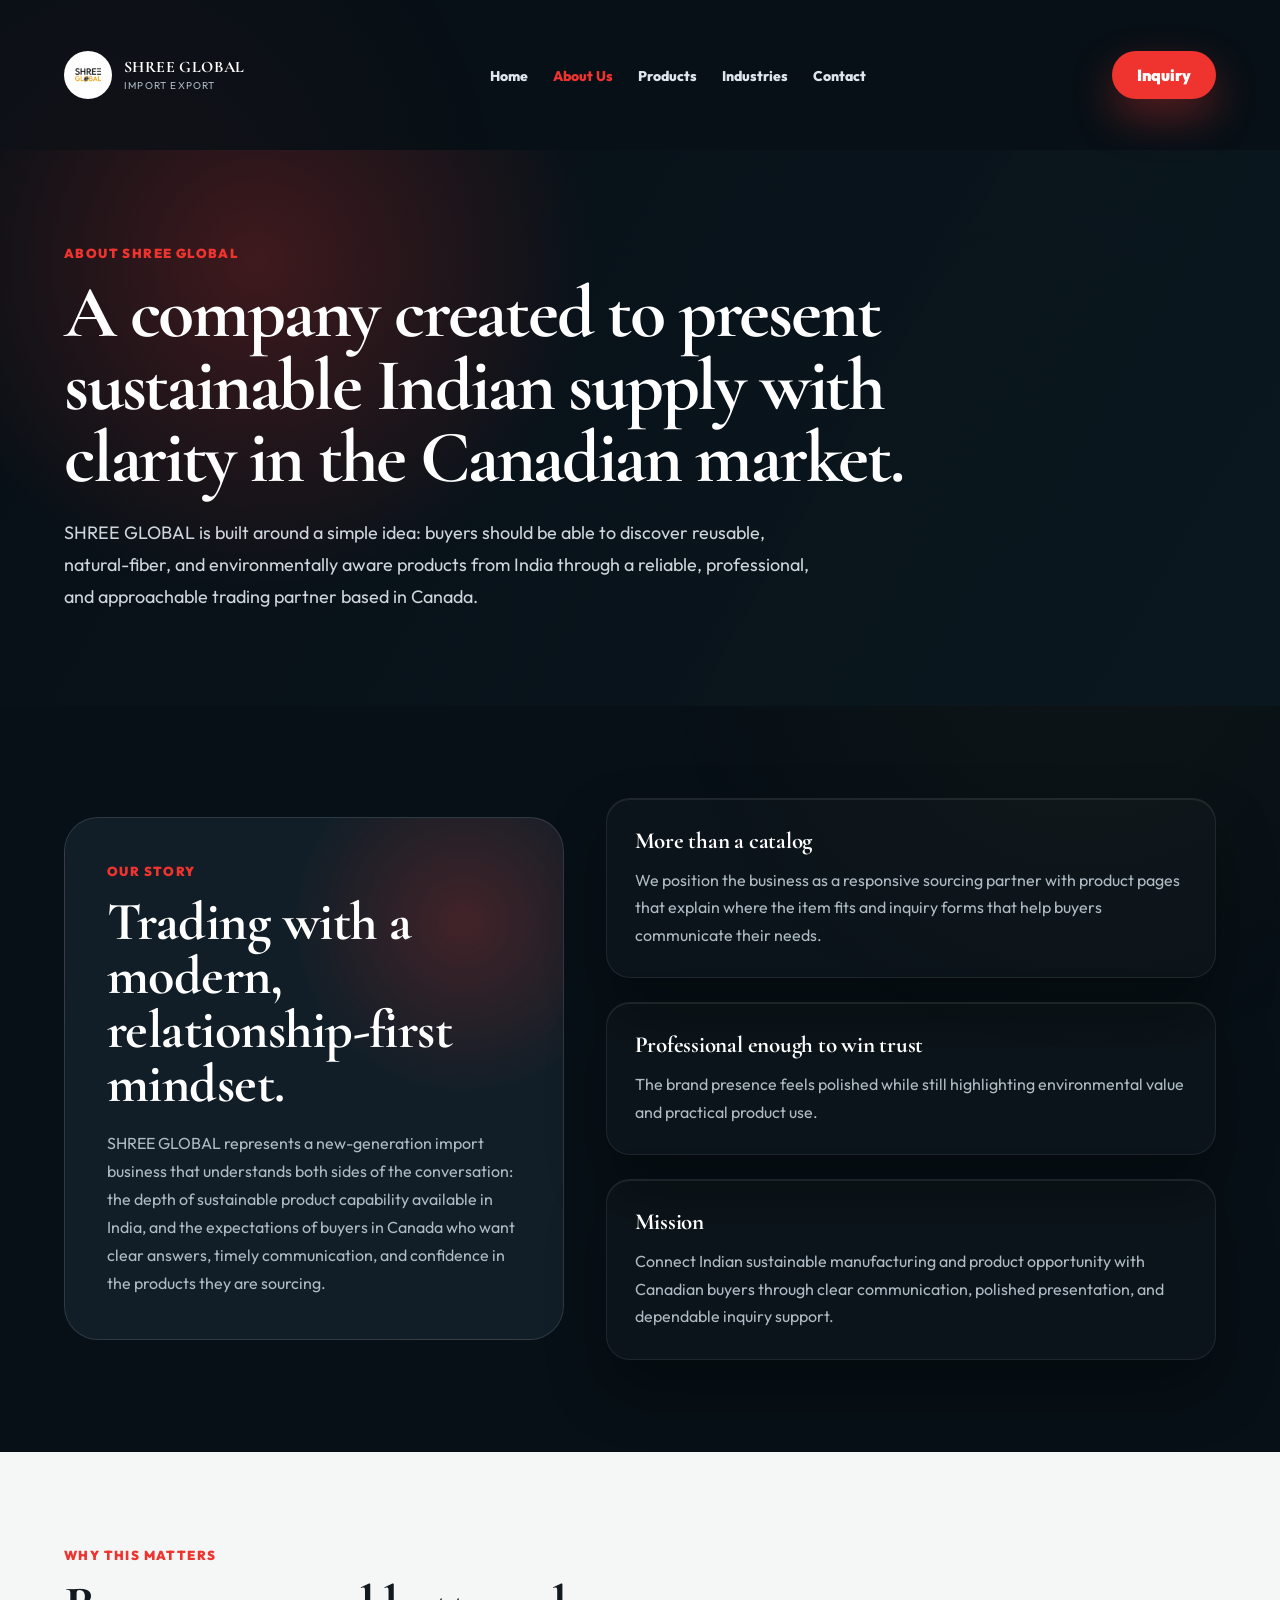
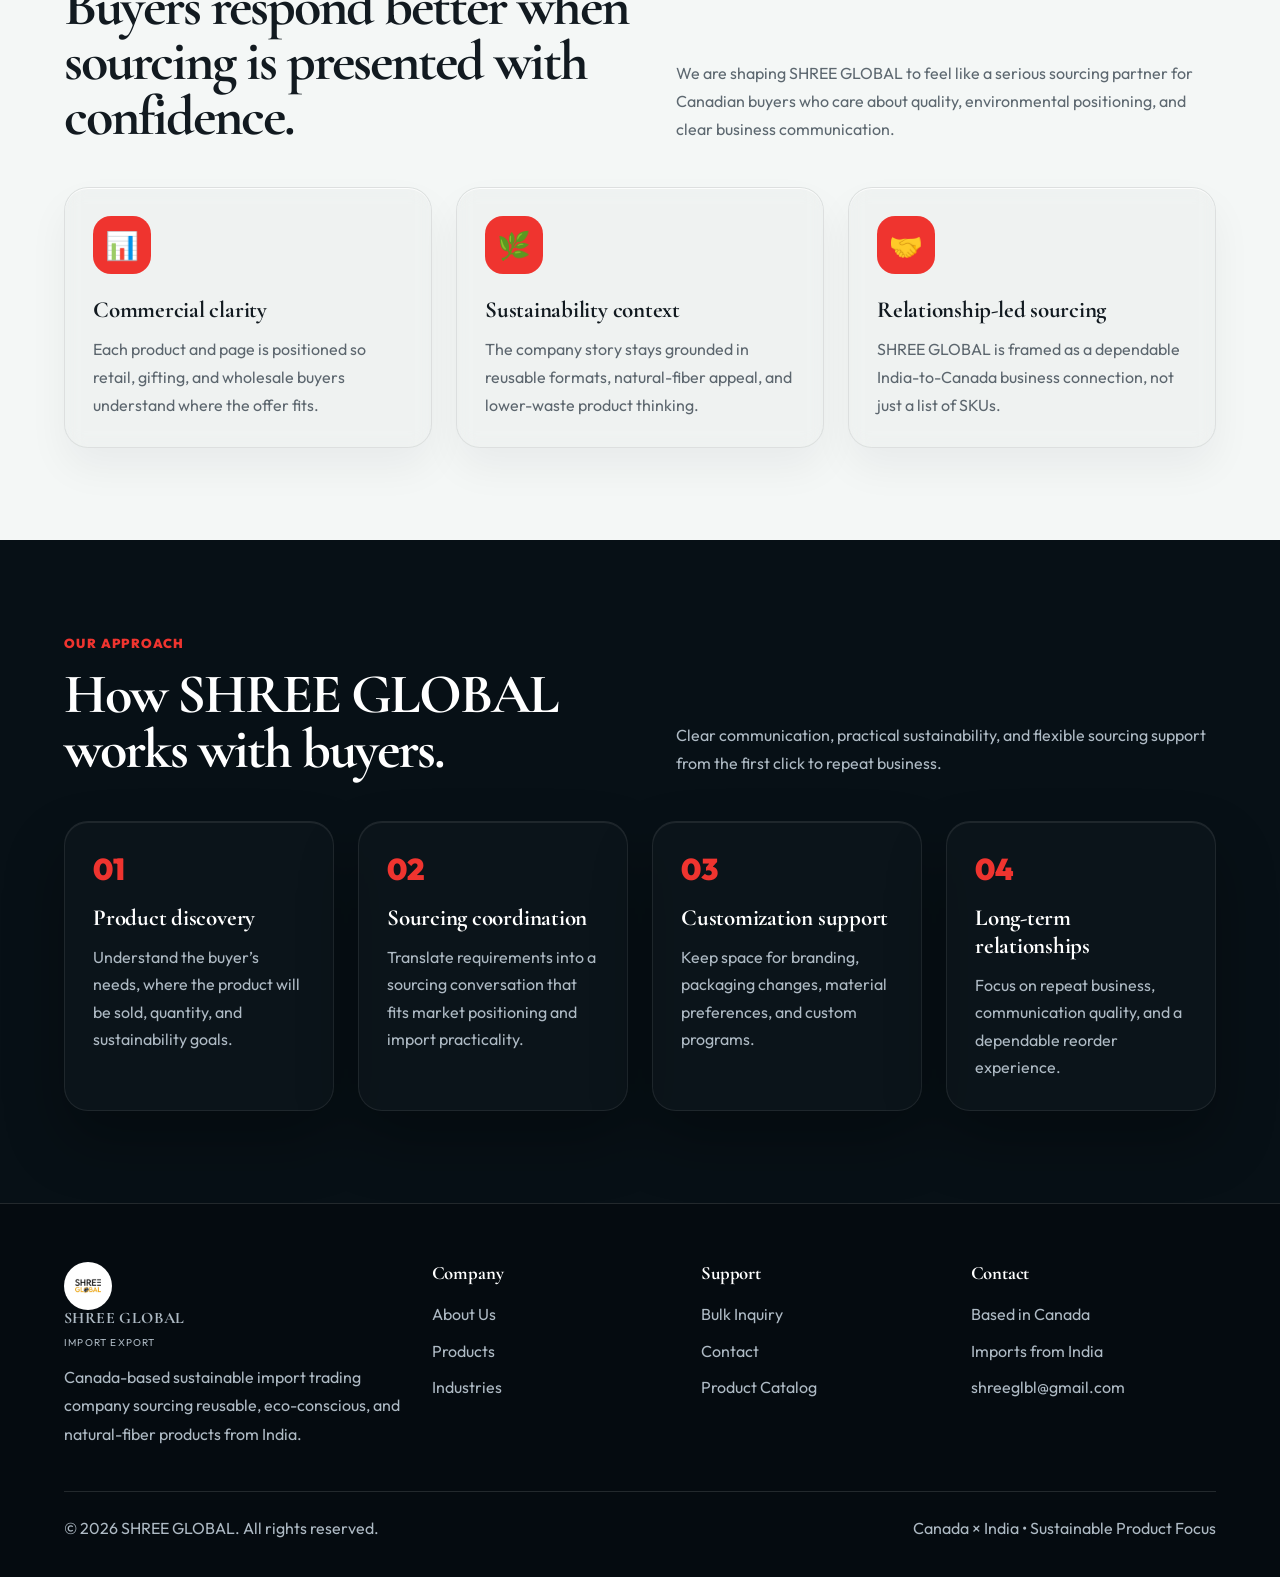
==== commit 9ea70a23: "Update company contact email to shreeglbl@gmail.com globally" ====
--- a/about.html
+++ b/about.html
@@ -6,6 +6,7 @@
   <title>About Us | SHREE GLOBAL</title>
   <meta name="description" content="SHREE GLOBAL imports sustainable products from India to Canada for retailers, distributors, and bulk buyers.">
   <link rel="stylesheet" href="assets/css/style.css">
+    <link rel="icon" type="image/png" href="assets/images/logo.png">
 </head>
 <body>
 <header class="navbar">
@@ -123,7 +124,7 @@
         <h3>Contact</h3>
         <p>Based in Canada</p>
         <p>Imports from India</p>
-        <p>darshilshah7551@gmail.com</p>
+        <p>shreeglbl@gmail.com</p>
       </div>
     </div>
 
--- a/assets/css/style.css
+++ b/assets/css/style.css
@@ -937,12 +937,16 @@
   .nav-menu {
     display: none;
     position: absolute;
-    top: 82px;
+    top: 100%;
     left: 0;
     right: 0;
     padding: 24px 5%;
-    background: rgba(7,16,22,.98);
-    border-bottom: 1px solid var(--line);
+    background: rgba(7, 16, 22, 0.96);
+    backdrop-filter: blur(20px);
+    border: 1px solid rgba(255, 255, 255, 0.08);
+    border-radius: 24px;
+    margin-top: 10px;
+    box-shadow: 0 20px 40px rgba(0, 0, 0, 0.5);
     flex-direction: column;
     align-items: flex-start;
   }
@@ -1704,3 +1708,108 @@
     linear-gradient(0deg, #071016 0%, transparent 20%);
 }
 
+/* =====================================================
+   SHREE GLOBAL - SYSTEM ENHANCEMENTS
+   ===================================================== */
+html {
+  scroll-behavior: smooth;
+}
+
+/* 1. Page Fade-In and Spring Slide Transition */
+main {
+  animation: pageFadeIn 0.75s cubic-bezier(0.16, 1, 0.3, 1) forwards;
+  opacity: 0;
+}
+
+@keyframes pageFadeIn {
+  from {
+    opacity: 0;
+    transform: translateY(18px);
+  }
+  to {
+    opacity: 1;
+    transform: translateY(0);
+  }
+}
+
+/* 2. B2B FAQ Accordion Styles */
+.faq-section {
+  padding: 100px 0;
+  border-top: 1px solid rgba(255, 255, 255, 0.05);
+}
+
+.faq-list {
+  max-width: 860px;
+  margin: 50px auto 0 auto;
+  display: flex;
+  flex-direction: column;
+  gap: 16px;
+}
+
+.faq-item {
+  background: rgba(255, 255, 255, 0.02);
+  border: 1px solid rgba(255, 255, 255, 0.05);
+  border-radius: 20px;
+  overflow: hidden;
+  transition: all 0.4s cubic-bezier(0.16, 1, 0.3, 1);
+  backdrop-filter: blur(10px);
+}
+
+.faq-item:hover {
+  background: rgba(255, 255, 255, 0.04);
+  border-color: rgba(255, 255, 255, 0.12);
+}
+
+.faq-question {
+  width: 100%;
+  padding: 24px 30px;
+  background: none;
+  border: none;
+  display: flex;
+  justify-content: space-between;
+  align-items: center;
+  text-align: left;
+  color: var(--white);
+  font-size: 16px;
+  font-weight: 700;
+  font-family: 'Outfit', sans-serif;
+  cursor: pointer;
+  outline: none;
+}
+
+.faq-icon {
+  font-size: 24px;
+  font-weight: 300;
+  color: var(--gold);
+  transition: transform 0.4s cubic-bezier(0.16, 1, 0.3, 1);
+  display: inline-block;
+  line-height: 1;
+}
+
+.faq-answer {
+  max-height: 0;
+  overflow: hidden;
+  transition: max-height 0.4s cubic-bezier(0.16, 1, 0.3, 1), padding 0.4s ease;
+  padding: 0 30px;
+  color: #aebac4;
+  font-size: 14px;
+  line-height: 1.7;
+}
+
+/* Active Accordion States */
+.faq-item.active {
+  background: rgba(255, 255, 255, 0.05);
+  border-color: rgba(255, 255, 255, 0.16);
+  box-shadow: 0 20px 40px rgba(0,0,0,0.3);
+}
+
+.faq-item.active .faq-answer {
+  padding: 0 30px 24px 30px;
+  max-height: 250px; /* comfortable threshold */
+}
+
+.faq-item.active .faq-icon {
+  transform: rotate(45deg);
+  color: var(--red);
+}
+
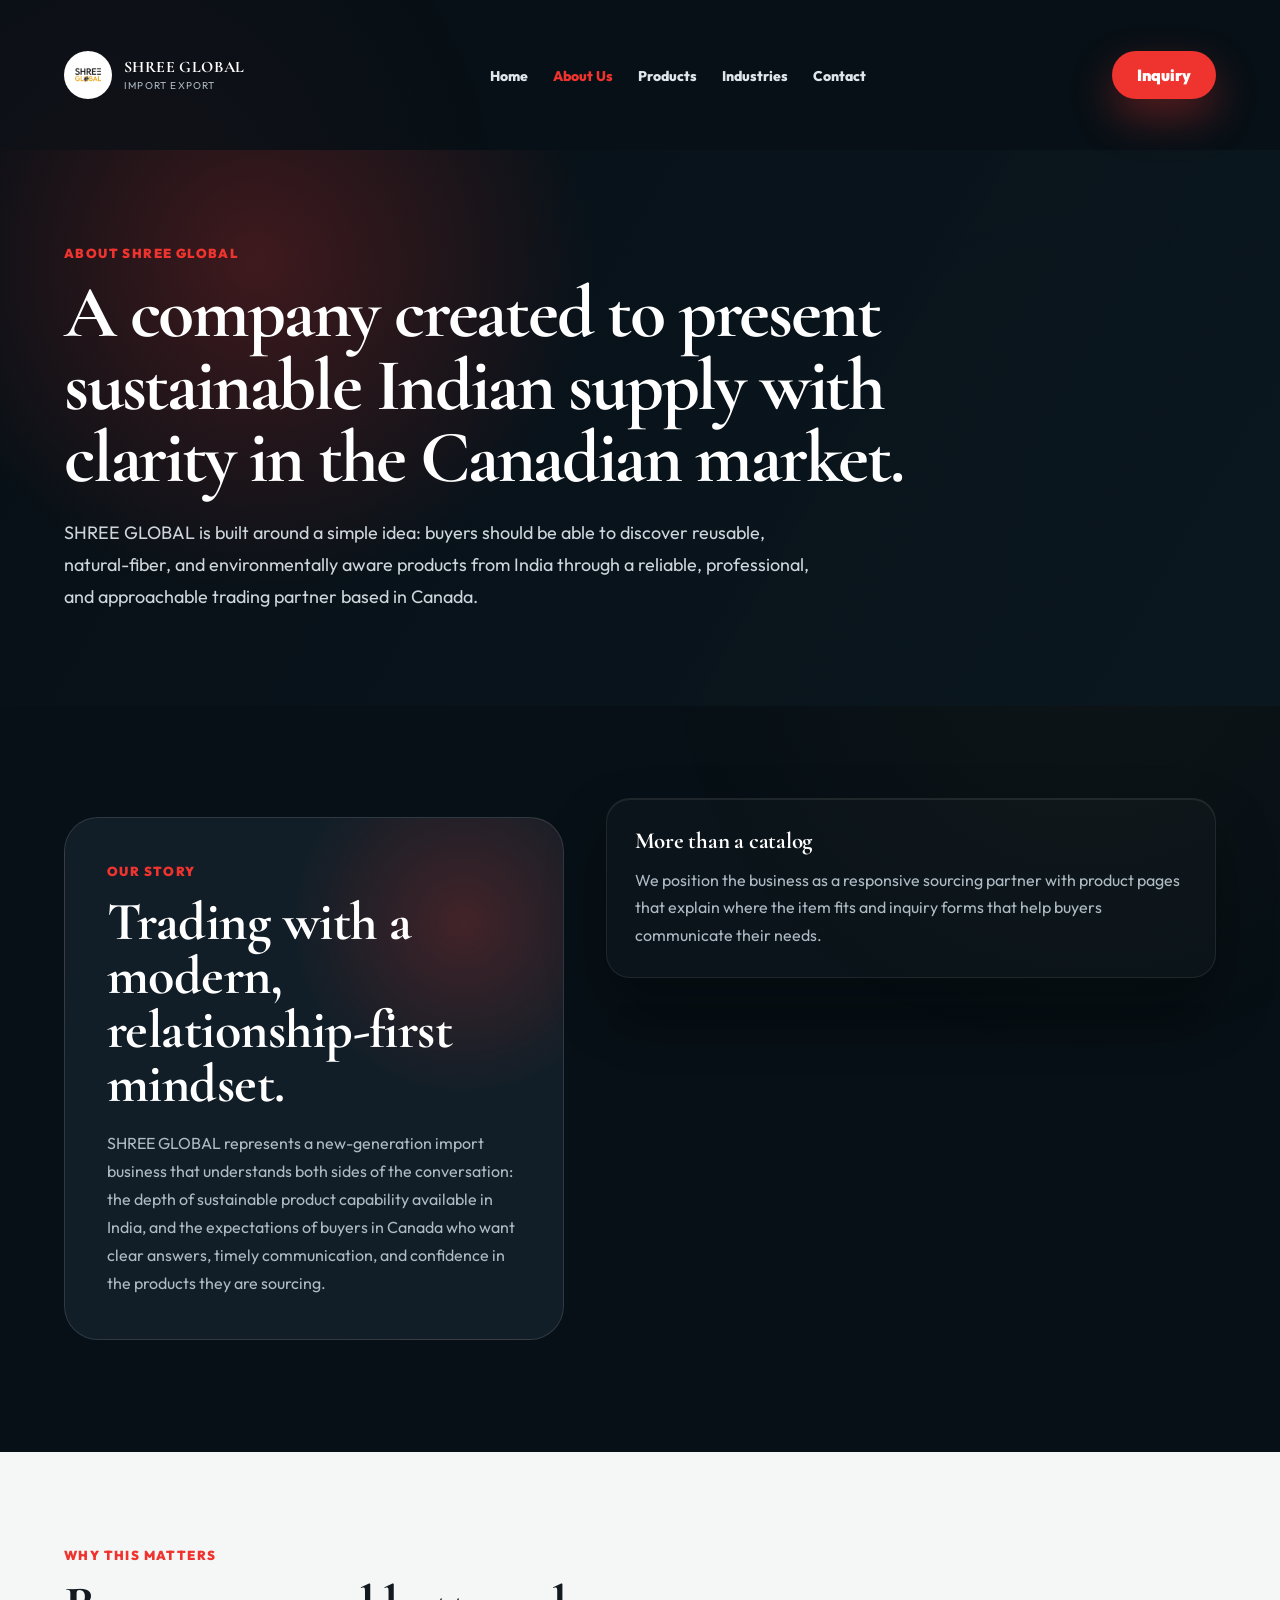
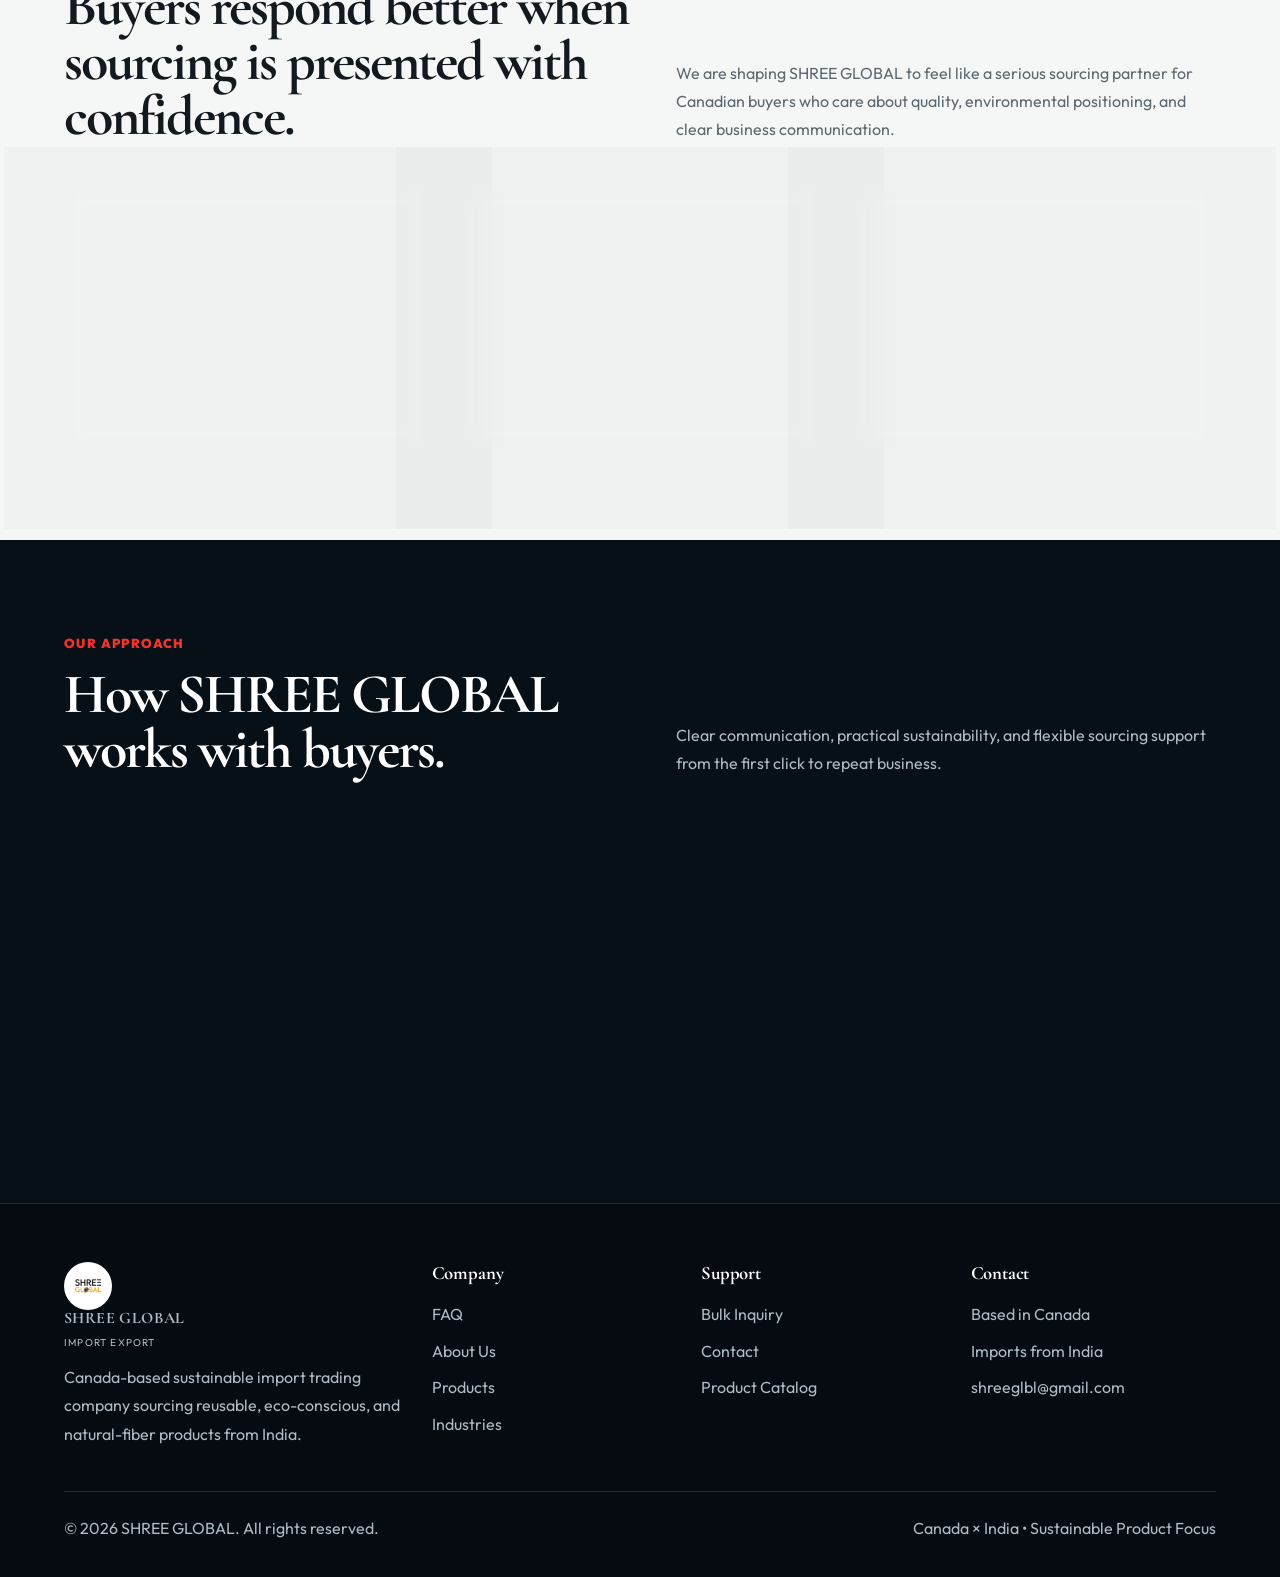
==== commit 7f5ab1aa: "Add FAQ id anchor and inject FAQ link to all page footers" ====
--- a/about.html
+++ b/about.html
@@ -108,6 +108,7 @@
 
       <div>
         <h3>Company</h3>
+        <a href="contact.html#faq">FAQ</a>
         <a href="about.html">About Us</a>
         <a href="products.html">Products</a>
         <a href="collections.html">Industries</a>
